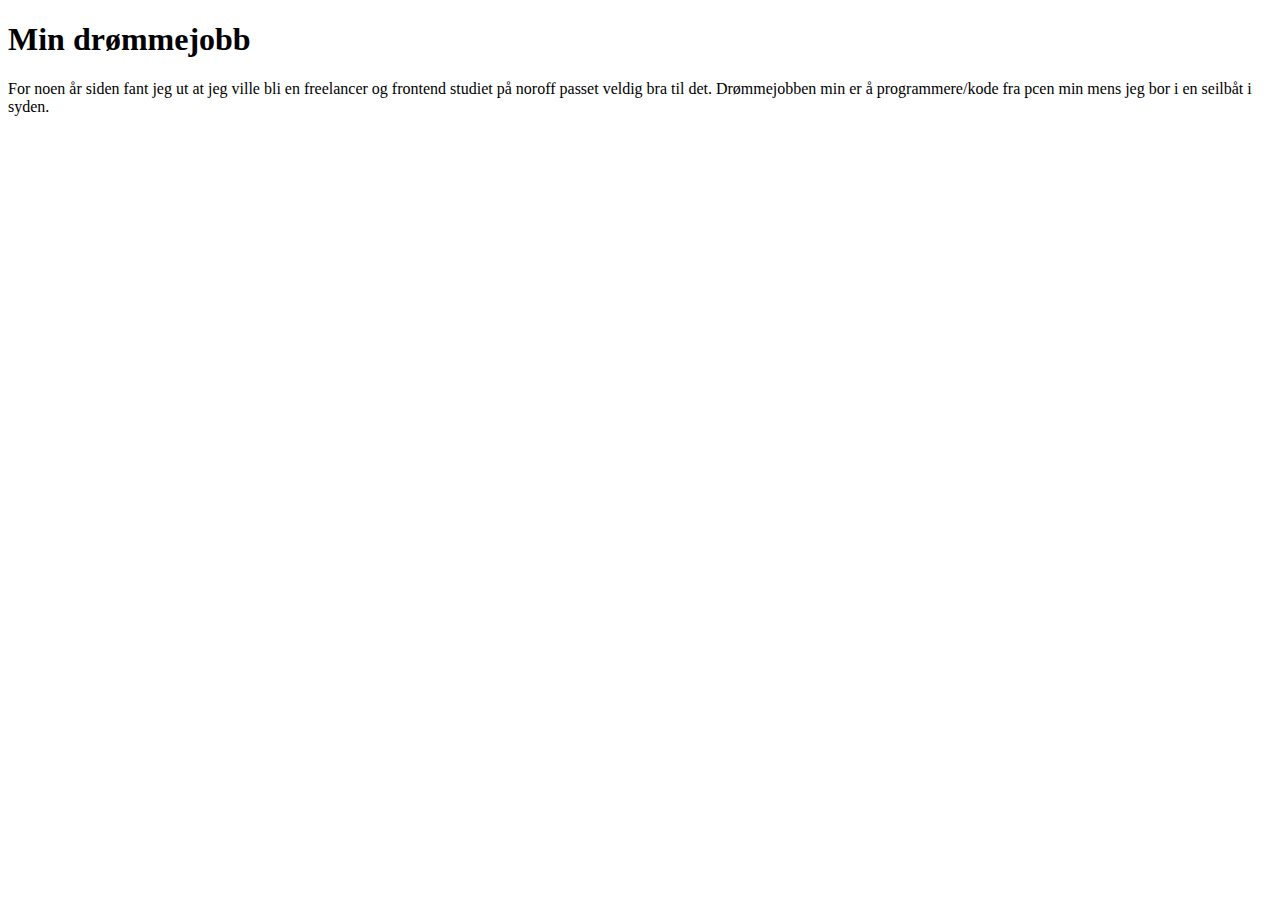
==== jobb.html @ d1df5dd6 "heei" ====
<!DOCTYPE html>
<html lang="en">
<head>
    <meta charset="UTF-8">
    <meta http-equiv="X-UA-Compatible" content="IE=edge">
    <meta name="viewport" content="width=device-width, initial-scale=1.0">
    <title>Jobb</title>
</head>
<body>
    <h1>Min drømmejobb</h1>
    <p>For noen år siden fant jeg ut at jeg ville bli en freelancer og frontend studiet på noroff passet veldig bra til det. Drømmejobben min er å programmere/kode fra pcen min mens jeg bor i en seilbåt i syden.</p>
</body>
</html>
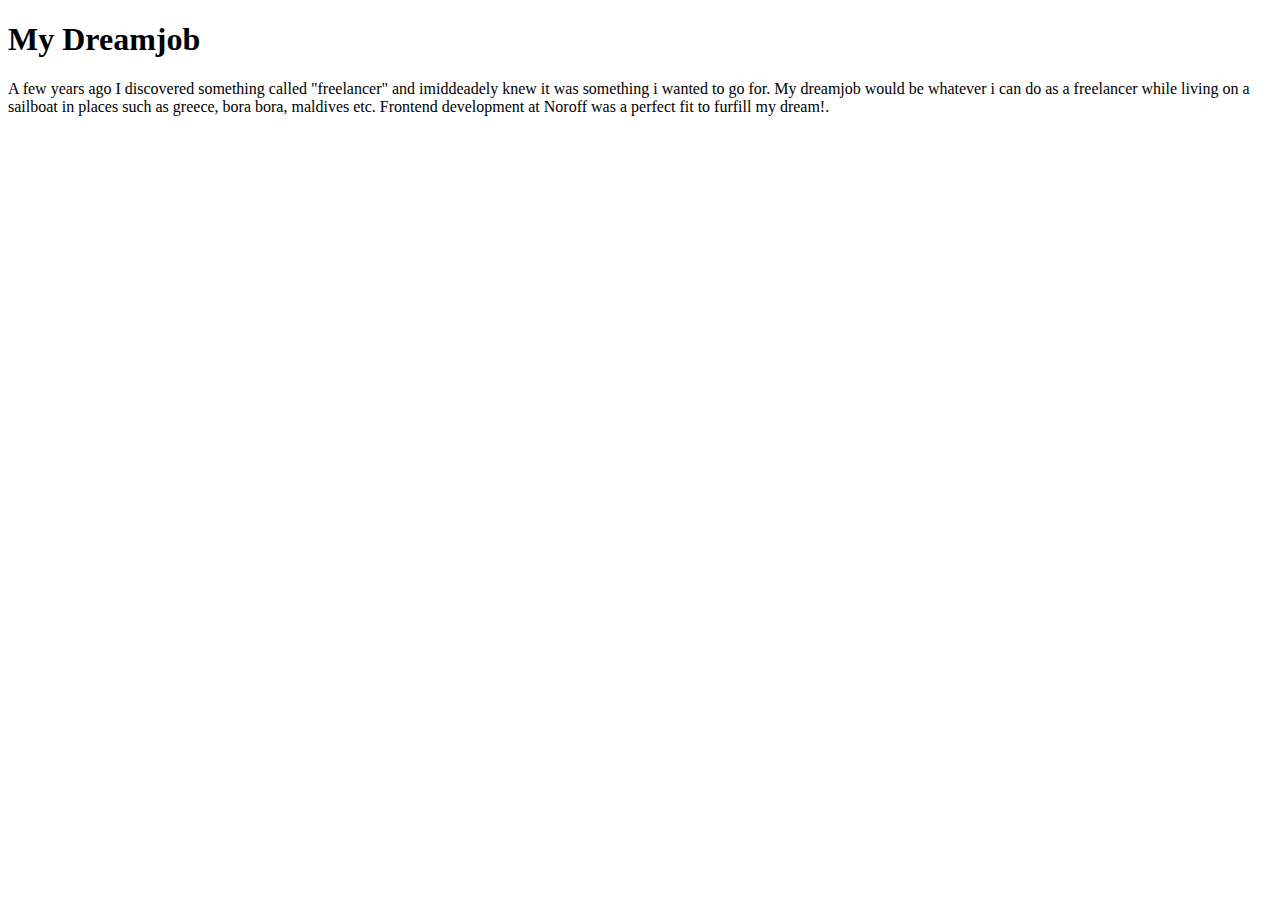
==== commit 1ea76437: "testing" ====
--- a/jobb.html
+++ b/jobb.html
@@ -7,7 +7,7 @@
     <title>Jobb</title>
 </head>
 <body>
-    <h1>Min drømmejobb</h1>
-    <p>For noen år siden fant jeg ut at jeg ville bli en freelancer og frontend studiet på noroff passet veldig bra til det. Drømmejobben min er å programmere/kode fra pcen min mens jeg bor i en seilbåt i syden.</p>
+    <h1>My Dreamjob</h1>
+    <p>A few years ago I discovered something called "freelancer" and imiddeadely knew it was something i wanted to go for. My dreamjob would be whatever i can do as a freelancer while living on a sailboat in places such as greece, bora bora, maldives etc. Frontend development at Noroff was a perfect fit to furfill my dream!.</p>
 </body>
 </html>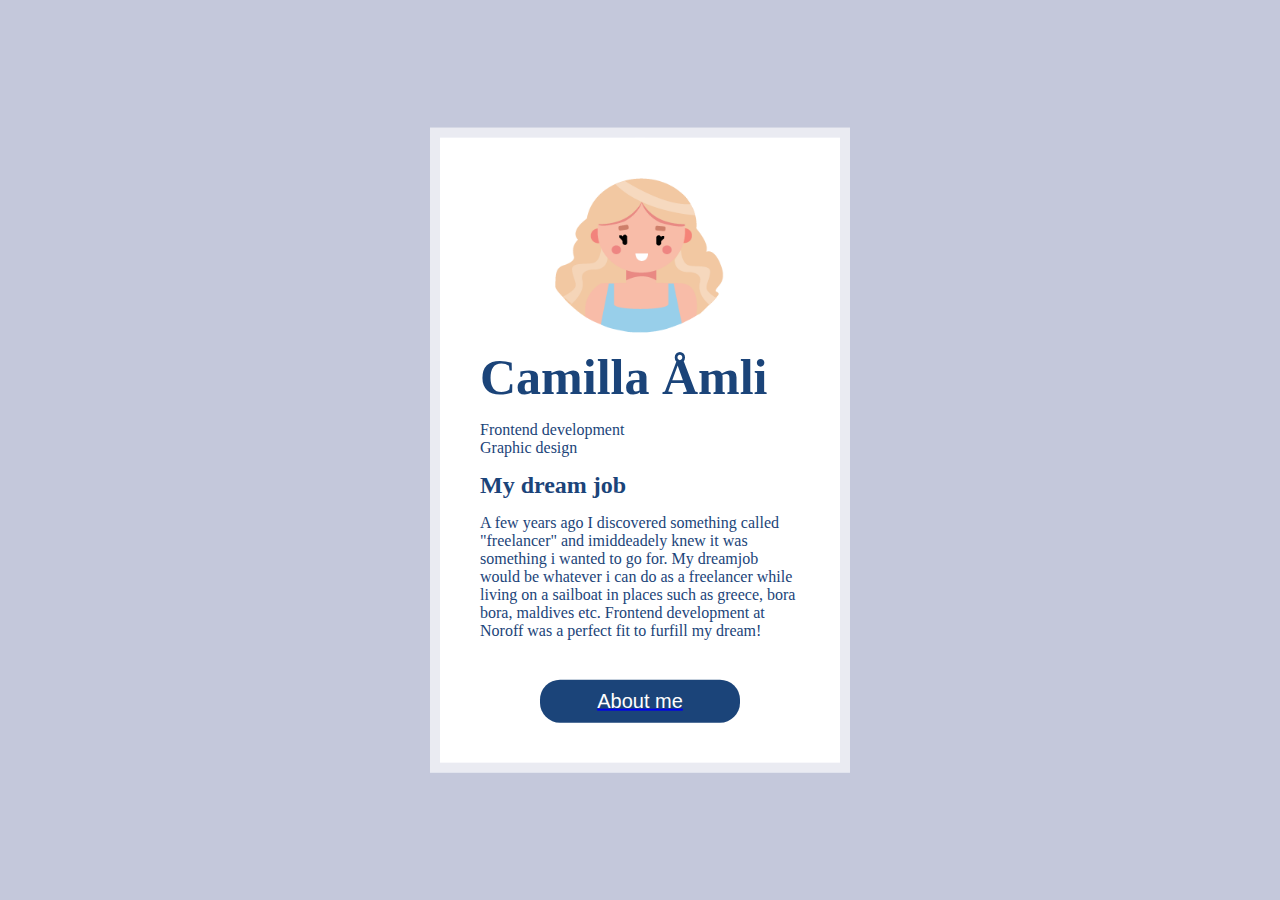
==== commit 2ba3154d: "siste" ====
--- a/jobb.html
+++ b/jobb.html
@@ -5,9 +5,17 @@
     <meta http-equiv="X-UA-Compatible" content="IE=edge">
     <meta name="viewport" content="width=device-width, initial-scale=1.0">
     <title>Jobb</title>
+    <link rel="stylesheet" href="/css/output.css">
 </head>
 <body>
-    <h1>My Dreamjob</h1>
-    <p>A few years ago I discovered something called "freelancer" and imiddeadely knew it was something i wanted to go for. My dreamjob would be whatever i can do as a freelancer while living on a sailboat in places such as greece, bora bora, maldives etc. Frontend development at Noroff was a perfect fit to furfill my dream!.</p>
+    <div class="box">
+        <img src="./bilder/aboutme.png" alt="meg">
+        <h1>Camilla Åmli</h1>
+        <p>Frontend development <br>Graphic design<br></p>
+        <h2>My dream job</h2>
+        <p>A few years ago I discovered something called "freelancer" and imiddeadely knew it was something i wanted to go for. My dreamjob would be whatever i can do as a freelancer while living on a sailboat in places such as greece, bora bora, maldives etc. Frontend development at Noroff was a perfect fit to furfill my dream!</p>
+        <a href="index.html"><button>About me</button>
+    </div>
 </body>
+</html>
 </html>--- a/css/output.css
+++ b/css/output.css
@@ -0,0 +1,49 @@
+body {
+  background-color: #c4c8db;
+}
+
+h1, h2, p {
+  color: #1b4479;
+  margin: 15px 40px 0px 40px;
+}
+
+h1 {
+  font-size: 50px;
+}
+
+button {
+  display: flex;
+  justify-content: center;
+  border: none;
+  text-decoration: none;
+  width: 200px;
+  padding: 10px;
+  margin: auto;
+  margin-bottom: 40px;
+  margin-top: 40px;
+  background-color: #1b4479;
+  color: white;
+  border-radius: 20px;
+  font-size: 20px;
+  font-weight: 500;
+}
+
+.box {
+  border: 10px solid #c4c8db5b;
+  background-color: white;
+  width: 400px;
+  position: absolute;
+  top: 50%;
+  left: 50%;
+  margin-right: -50%;
+  transform: translate(-50%, -50%);
+}
+
+img {
+  display: block;
+  margin-left: auto;
+  margin-right: auto;
+  width: 50%;
+}
+
+/*# sourceMappingURL=output.css.map */
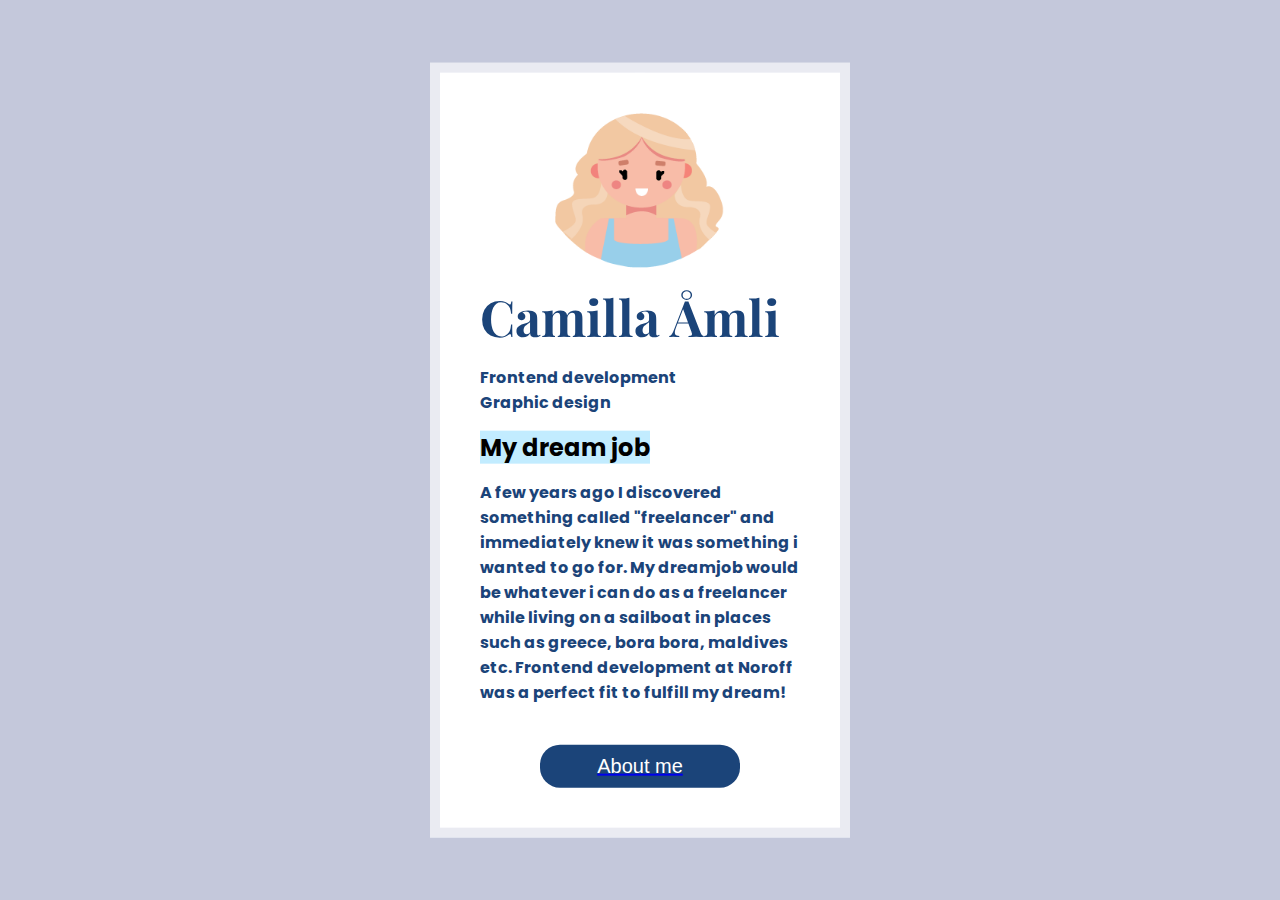
==== commit 14e2a368: "levering" ====
--- a/jobb.html
+++ b/jobb.html
@@ -12,8 +12,8 @@
         <img src="./bilder/aboutme.png" alt="meg">
         <h1>Camilla Åmli</h1>
         <p>Frontend development <br>Graphic design<br></p>
-        <h2>My dream job</h2>
-        <p>A few years ago I discovered something called "freelancer" and imiddeadely knew it was something i wanted to go for. My dreamjob would be whatever i can do as a freelancer while living on a sailboat in places such as greece, bora bora, maldives etc. Frontend development at Noroff was a perfect fit to furfill my dream!</p>
+        <h2><mark>My dream job</mark></h2>
+        <p>A few years ago I discovered something called "freelancer" and immediately knew it was something i wanted to go for. My dreamjob would be whatever i can do as a freelancer while living on a sailboat in places such as greece, bora bora, maldives etc. Frontend development at Noroff was a perfect fit to fulfill my dream!</p>
         <a href="index.html"><button>About me</button>
     </div>
 </body>
--- a/css/output.css
+++ b/css/output.css
@@ -1,3 +1,5 @@
+@import url("https://fonts.googleapis.com/css2?family=Playfair+Display&display=swap");
+@import url("https://fonts.googleapis.com/css2?family=Poppins:wght@100&display=swap");
 body {
   background-color: #c4c8db;
 }
@@ -9,6 +11,17 @@
 
 h1 {
   font-size: 50px;
+  font-family: "Playfair Display", serif;
+}
+
+p, h2 {
+  font-family: "poppins", serif;
+  font-weight: bold;
+}
+
+mark {
+  background-color: #c2ecff;
+  color: black;
 }
 
 button {
